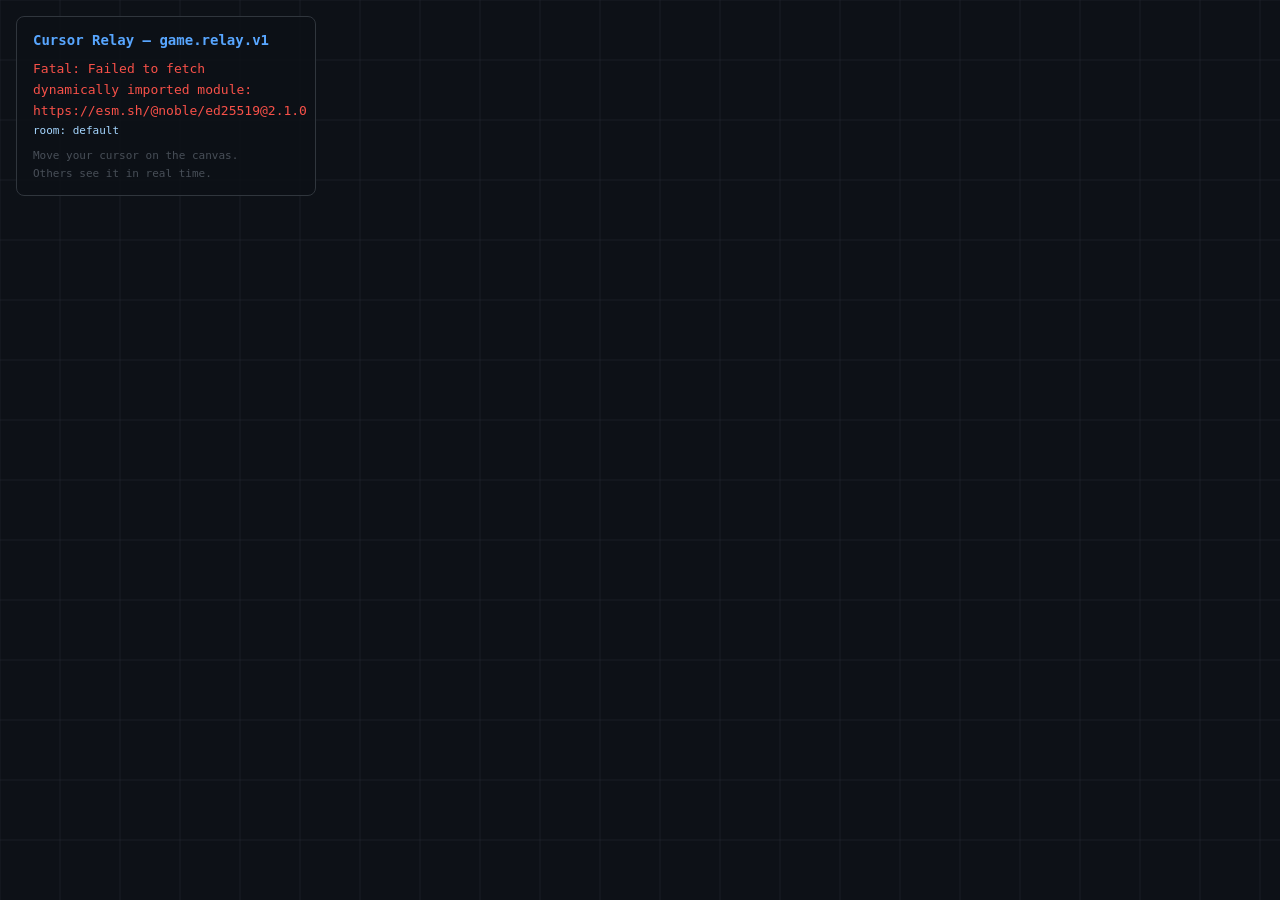
==== games/example/index.html @ 18eae80f "style: run cargo fmt on both workspaces (rust/ and conquerd-client) This is the first commit ever fo" ====
<!DOCTYPE html>
<html lang="en">
<head>
  <meta charset="UTF-8">
  <meta name="viewport" content="width=device-width, initial-scale=1.0">
  <title>Conquerd — Cursor Relay Demo</title>
  <style>
    * { box-sizing: border-box; margin: 0; padding: 0; }
    body {
      background: #0d1117;
      color: #e6edf3;
      font-family: ui-monospace, "Cascadia Code", "Fira Code", monospace;
      overflow: hidden;
    }
    #canvas {
      display: block;
      width: 100vw;
      height: 100vh;
      cursor: crosshair;
    }
    #overlay {
      position: fixed;
      top: 16px;
      left: 16px;
      background: rgba(13, 17, 23, 0.85);
      border: 1px solid #30363d;
      border-radius: 8px;
      padding: 12px 16px;
      font-size: 13px;
      line-height: 1.6;
      min-width: 220px;
      max-width: 300px;
    }
    #overlay h1 { font-size: 14px; color: #58a6ff; margin-bottom: 8px; }
    #status { color: #8b949e; }
    #status.connected { color: #3fb950; }
    #status.error { color: #f85149; }
    #peers-count { color: #d29922; }
    #room-label { color: #a5d6ff; font-size: 11px; word-break: break-all; }
    #hint { margin-top: 8px; color: #484f58; font-size: 11px; }
    .dot-label {
      position: fixed;
      font-size: 10px;
      pointer-events: none;
      user-select: none;
      white-space: nowrap;
      text-shadow: 0 0 4px #0d1117;
    }
  </style>
</head>
<body>
  <canvas id="canvas"></canvas>
  <div id="overlay">
    <h1>Cursor Relay — game.relay.v1</h1>
    <div id="status">Connecting…</div>
    <div id="peers-count"></div>
    <div id="room-label"></div>
    <div id="hint">Move your cursor on the canvas.<br>Others see it in real time.</div>
  </div>
  <script type="module" src="game.js"></script>
</body>
</html>
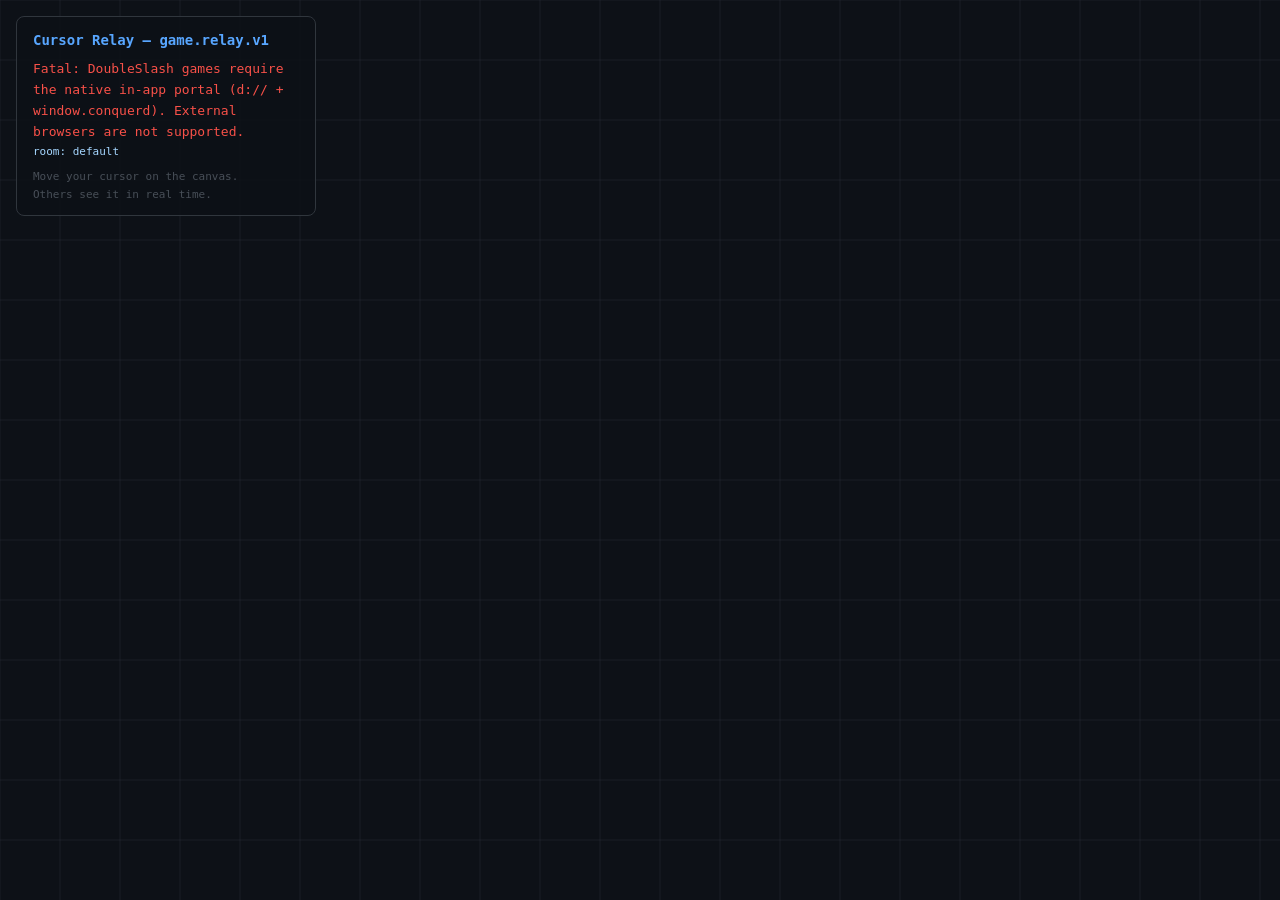
==== commit 09f29865: "DoubleSlash" ====
--- a/games/example/index.html
+++ b/games/example/index.html
@@ -3,7 +3,7 @@
 <head>
   <meta charset="UTF-8">
   <meta name="viewport" content="width=device-width, initial-scale=1.0">
-  <title>Conquerd — Cursor Relay Demo</title>
+  <title>DoubleSlash — Cursor Relay Demo</title>
   <style>
     * { box-sizing: border-box; margin: 0; padding: 0; }
     body {
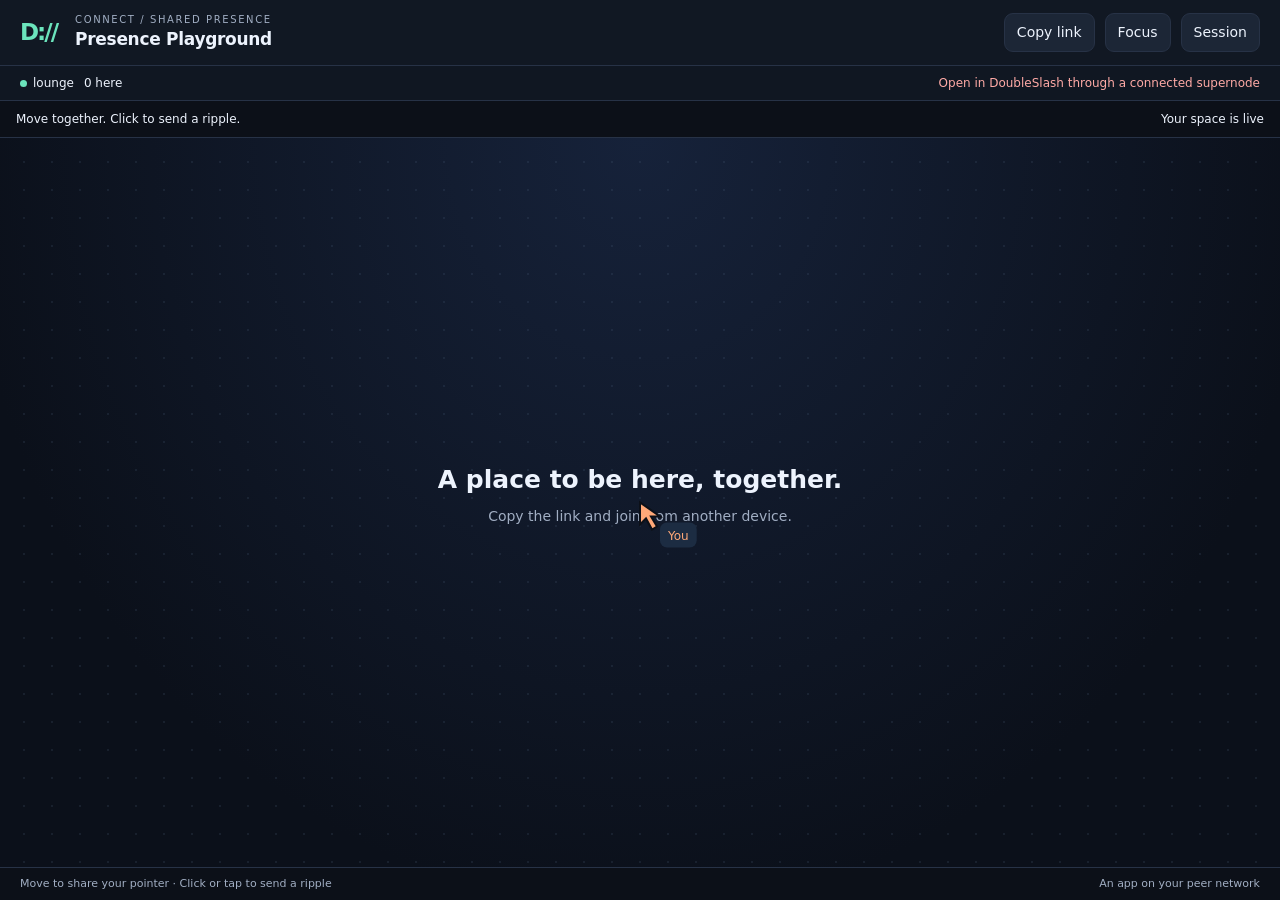
==== commit a7bfe08b: "Prepare Android for Play and mint https invite links Raise the Android client to Play's 2026 floor (" ====
--- a/games/example/index.html
+++ b/games/example/index.html
@@ -1,62 +1,67 @@
-<!DOCTYPE html>
+<!doctype html>
 <html lang="en">
-<head>
-  <meta charset="UTF-8">
-  <meta name="viewport" content="width=device-width, initial-scale=1.0">
-  <title>DoubleSlash — Cursor Relay Demo</title>
-  <style>
-    * { box-sizing: border-box; margin: 0; padding: 0; }
-    body {
-      background: #0d1117;
-      color: #e6edf3;
-      font-family: ui-monospace, "Cascadia Code", "Fira Code", monospace;
-      overflow: hidden;
-    }
-    #canvas {
-      display: block;
-      width: 100vw;
-      height: 100vh;
-      cursor: crosshair;
-    }
-    #overlay {
-      position: fixed;
-      top: 16px;
-      left: 16px;
-      background: rgba(13, 17, 23, 0.85);
-      border: 1px solid #30363d;
-      border-radius: 8px;
-      padding: 12px 16px;
-      font-size: 13px;
-      line-height: 1.6;
-      min-width: 220px;
-      max-width: 300px;
-    }
-    #overlay h1 { font-size: 14px; color: #58a6ff; margin-bottom: 8px; }
-    #status { color: #8b949e; }
-    #status.connected { color: #3fb950; }
-    #status.error { color: #f85149; }
-    #peers-count { color: #d29922; }
-    #room-label { color: #a5d6ff; font-size: 11px; word-break: break-all; }
-    #hint { margin-top: 8px; color: #484f58; font-size: 11px; }
-    .dot-label {
-      position: fixed;
-      font-size: 10px;
-      pointer-events: none;
-      user-select: none;
-      white-space: nowrap;
-      text-shadow: 0 0 4px #0d1117;
-    }
-  </style>
-</head>
-<body>
-  <canvas id="canvas"></canvas>
-  <div id="overlay">
-    <h1>Cursor Relay — game.relay.v1</h1>
-    <div id="status">Connecting…</div>
-    <div id="peers-count"></div>
-    <div id="room-label"></div>
-    <div id="hint">Move your cursor on the canvas.<br>Others see it in real time.</div>
-  </div>
-  <script type="module" src="game.js"></script>
-</body>
+  <head>
+    <meta charset="utf-8" />
+    <meta name="viewport" content="width=device-width, initial-scale=1" />
+    <title>Presence Playground &middot; DoubleSlash Apps</title>
+    <link rel="stylesheet" href="../../web-sdk/demo-shell.css" />
+  </head>
+  <body>
+    <main class="app">
+      <header class="app-header">
+        <a href="/" class="brand" aria-label="Back to portal">D://</a>
+        <div class="app-heading">
+          <div class="eyebrow">DoubleSlash Apps</div>
+          <h1>Presence Playground</h1>
+        </div>
+        <div class="header-actions">
+          <button id="share">Copy link</button
+          ><button id="focus" aria-pressed="false">Focus</button
+          ><button
+            id="session-toggle"
+            aria-expanded="false"
+            aria-controls="session-panel"
+          >
+            Session
+          </button>
+        </div>
+      </header>
+      <div class="session-bar">
+        <span><i class="live-dot"></i><span id="room-label">lounge</span></span
+        ><span id="peers-count">0 here</span
+        ><span id="status" role="status">Connecting...</span
+        ><button id="exit-focus">Exit focus</button>
+      </div>
+      <div class="work-area">
+        <section class="workspace" aria-label="Presence Playground">
+          <div class="toolbar">
+            <span>Move together. Click to send a ripple.</span
+            ><span class="spacer"></span
+            ><span id="activity">Your space is live</span>
+          </div>
+          <div class="stage">
+            <canvas
+              id="canvas"
+              width="800"
+              height="600"
+              tabindex="0"
+              aria-label="Presence Playground interactive canvas"
+            ></canvas>
+          </div>
+        </section>
+        <aside
+          id="session-panel"
+          class="session-panel"
+          hidden
+          aria-label="Session and connection details"
+        ></aside>
+      </div>
+      <footer class="app-footer">
+        <span id="controls-hint"></span
+        ><span class="notice" id="notice" role="status"></span
+        ><span class="footer-detail">An app on your peer network</span>
+      </footer>
+    </main>
+    <script type="module" src="game.js"></script>
+  </body>
 </html>
--- a/web-sdk/demo-shell.css
+++ b/web-sdk/demo-shell.css
@@ -0,0 +1,412 @@
+:root {
+  color-scheme: dark;
+  --bg: #0c1018;
+  --panel: #141b27;
+  --line: #273246;
+  --text: #edf3fd;
+  --muted: #a1aec3;
+  --accent: #87b7ff;
+  --mint: #6be4bc;
+}
+* {
+  box-sizing: border-box;
+}
+body {
+  margin: 0;
+  background: var(--bg);
+  color: var(--text);
+  font:
+    14px/1.5 system-ui,
+    sans-serif;
+}
+button,
+input,
+a {
+  -webkit-tap-highlight-color: transparent;
+}
+button,
+input,
+.button {
+  font: inherit;
+  border: 1px solid var(--line);
+  border-radius: 9px;
+  padding: 8px 12px;
+  background: #1c2636;
+  color: var(--text);
+}
+button,
+.button {
+  cursor: pointer;
+  text-decoration: none;
+  white-space: nowrap;
+}
+button:hover,
+.button:hover {
+  background: #2a3a50;
+  border-color: #536c90;
+}
+button:focus-visible,
+a:focus-visible,
+input:focus-visible,
+summary:focus-visible {
+  outline: 2px solid var(--mint);
+  outline-offset: 3px;
+}
+button:disabled {
+  opacity: 0.45;
+  cursor: default;
+}
+button.primary {
+  background: var(--mint);
+  color: #08271f;
+  border-color: var(--mint);
+  font-weight: 700;
+}
+button.active,
+button[aria-pressed="true"] {
+  border-color: var(--mint);
+  color: var(--mint);
+}
+a {
+  color: var(--accent);
+}
+.app {
+  height: 100vh;
+  height: 100dvh;
+  display: grid;
+  grid-template-rows: auto auto minmax(0, 1fr) auto;
+}
+.app-header {
+  display: flex;
+  align-items: center;
+  gap: 18px;
+  padding: 12px 20px;
+  border-bottom: 1px solid var(--line);
+  background: #111823;
+}
+.brand {
+  color: var(--mint);
+  text-decoration: none;
+  font-size: 23px;
+  font-weight: 900;
+  letter-spacing: -2px;
+}
+.app-heading {
+  flex: 1;
+  min-width: 0;
+}
+h1 {
+  margin: 0;
+  font-size: 17px;
+  letter-spacing: -0.3px;
+}
+.eyebrow {
+  text-transform: uppercase;
+  font-size: 10px;
+  letter-spacing: 1.6px;
+  color: var(--muted);
+}
+.header-actions,
+.session-bar,
+.toolbar,
+.toolbar-group {
+  display: flex;
+  align-items: center;
+  gap: 10px;
+}
+.session-bar {
+  flex-wrap: wrap;
+  padding: 8px 20px;
+  background: #101722;
+  border-bottom: 1px solid var(--line);
+  font-size: 12px;
+}
+.session-bar #status {
+  margin-left: auto;
+  color: var(--muted);
+  max-width: 55%;
+  overflow-wrap: anywhere;
+}
+#status.connected {
+  color: var(--mint);
+}
+#status.error {
+  color: #ffaaa6;
+}
+.live-dot {
+  width: 7px;
+  height: 7px;
+  border-radius: 50%;
+  background: var(--mint);
+  display: inline-block;
+  margin-right: 6px;
+}
+.work-area {
+  display: flex;
+  min-height: 0;
+  min-width: 0;
+}
+.workspace {
+  display: flex;
+  flex: 1;
+  flex-direction: column;
+  min-width: 0;
+  min-height: 0;
+}
+.stage {
+  flex: 1;
+  min-height: 0;
+  position: relative;
+  display: flex;
+  align-items: center;
+  justify-content: center;
+  overflow: hidden;
+  background: radial-gradient(ellipse at top, #16223a, #0b101a 75%);
+}
+canvas {
+  display: block;
+  touch-action: none;
+}
+.stage canvas {
+  width: 100%;
+  height: 100%;
+  min-width: 0;
+}
+.brick-stage {
+  padding: 12px;
+}
+.brick-stage canvas {
+  width: auto;
+  height: auto;
+  max-width: 100%;
+  max-height: 100%;
+  aspect-ratio: 4/3;
+  border: 1px solid #344363;
+  border-radius: 12px;
+  box-shadow: 0 16px 60px #0005;
+}
+.toolbar {
+  flex-wrap: wrap;
+  padding: 9px 16px;
+  border-bottom: 1px solid var(--line);
+  font-size: 12px;
+}
+.toolbar .spacer {
+  flex: 1;
+}
+.toolbar label {
+  color: var(--muted);
+}
+.session-panel {
+  width: 290px;
+  flex: 0 0 290px;
+  overflow: auto;
+  padding: 20px;
+  background: var(--panel);
+  border-left: 1px solid var(--line);
+}
+.session-panel[hidden] {
+  display: none;
+}
+.session-panel h2 {
+  font-size: 15px;
+  margin: 0 0 12px;
+}
+.session-panel h3 {
+  font-size: 11px;
+  color: var(--muted);
+  text-transform: uppercase;
+  letter-spacing: 1px;
+  margin: 25px 0 10px;
+}
+.session-panel p {
+  color: var(--muted);
+  font-size: 12px;
+}
+.session-panel form {
+  display: flex;
+  flex-wrap: wrap;
+  gap: 8px;
+}
+.session-panel input {
+  width: 100%;
+  min-width: 0;
+}
+.members {
+  list-style: none;
+  margin: 0;
+  padding: 0;
+}
+.members li {
+  display: flex;
+  gap: 8px;
+  align-items: center;
+  margin: 8px 0;
+  font-size: 12px;
+}
+.member-dot {
+  width: 9px;
+  height: 9px;
+  border-radius: 50%;
+  flex: none;
+}
+.member-meta {
+  margin-left: auto;
+  color: var(--muted);
+  font-size: 10px;
+}
+.metrics {
+  display: grid;
+  grid-template-columns: 1fr 1fr;
+  gap: 8px;
+}
+.metric {
+  background: #0e1520;
+  border: 1px solid var(--line);
+  padding: 10px;
+  border-radius: 9px;
+}
+.metric b {
+  display: block;
+  font-size: 17px;
+  font-weight: 600;
+}
+.metric span {
+  font-size: 10px;
+  color: var(--muted);
+}
+.sparkline {
+  width: 100%;
+  height: 42px;
+  margin-top: 12px;
+}
+.app-footer {
+  border-top: 1px solid var(--line);
+  padding: 8px 20px;
+  display: flex;
+  gap: 16px;
+  justify-content: space-between;
+  color: var(--muted);
+  font-size: 11px;
+}
+.app-footer span {
+  overflow-wrap: anywhere;
+}
+.notice {
+  color: var(--mint);
+}
+#palette,
+#sizes {
+  display: flex;
+  gap: 5px;
+}
+.swatch {
+  width: 25px;
+  height: 25px;
+  min-width: 25px;
+  padding: 0;
+  border-radius: 50%;
+}
+.swatch.active {
+  outline: 2px solid white;
+  outline-offset: 2px;
+}
+.size-btn {
+  min-width: 28px;
+  height: 30px;
+  padding: 2px;
+  display: grid;
+  place-items: center;
+}
+.size-btn .dot {
+  border-radius: 50%;
+  background: currentColor;
+}
+.eraser-cursor {
+  cursor: cell;
+}
+#palette.disabled {
+  opacity: 0.4;
+}
+#score {
+  font-variant-numeric: tabular-nums;
+  color: var(--mint);
+  font-weight: 600;
+}
+details {
+  border-top: 1px solid var(--line);
+  margin-top: 22px;
+  padding-top: 14px;
+  font-size: 12px;
+}
+summary {
+  cursor: pointer;
+}
+.focus-mode .app-header,
+.focus-mode .toolbar,
+.focus-mode .session-panel,
+.focus-mode .app-footer {
+  display: none;
+}
+.focus-mode.app {
+  grid-template-rows: auto minmax(0, 1fr);
+}
+.focus-mode #exit-focus {
+  display: block;
+}
+#exit-focus {
+  display: none;
+}
+@media (max-width: 760px) {
+  .app-header {
+    padding: 10px 12px;
+    gap: 12px;
+  }
+  .header-actions {
+    gap: 6px;
+  }
+  .header-actions button {
+    padding: 7px 9px;
+    font-size: 12px;
+  }
+  .session-bar {
+    padding: 7px 12px;
+    gap: 8px;
+  }
+  .app-heading .eyebrow {
+    display: none;
+  }
+  .work-area:has(.session-panel:not([hidden])) .workspace {
+    display: none;
+  }
+  .session-panel {
+    width: 100%;
+    flex: 1;
+    border-left: 0;
+  }
+  .app-footer {
+    padding: 7px 12px;
+  }
+  .app-footer .footer-detail {
+    display: none;
+  }
+  .toolbar {
+    gap: 8px;
+    padding: 8px 10px;
+  }
+  .toolbar-group {
+    gap: 5px;
+  }
+  #palette {
+    flex-wrap: wrap;
+    max-width: 185px;
+  }
+  .brick-stage {
+    padding: 6px;
+  }
+}
+@media (prefers-reduced-motion: reduce) {
+  * {
+    scroll-behavior: auto !important;
+  }
+}
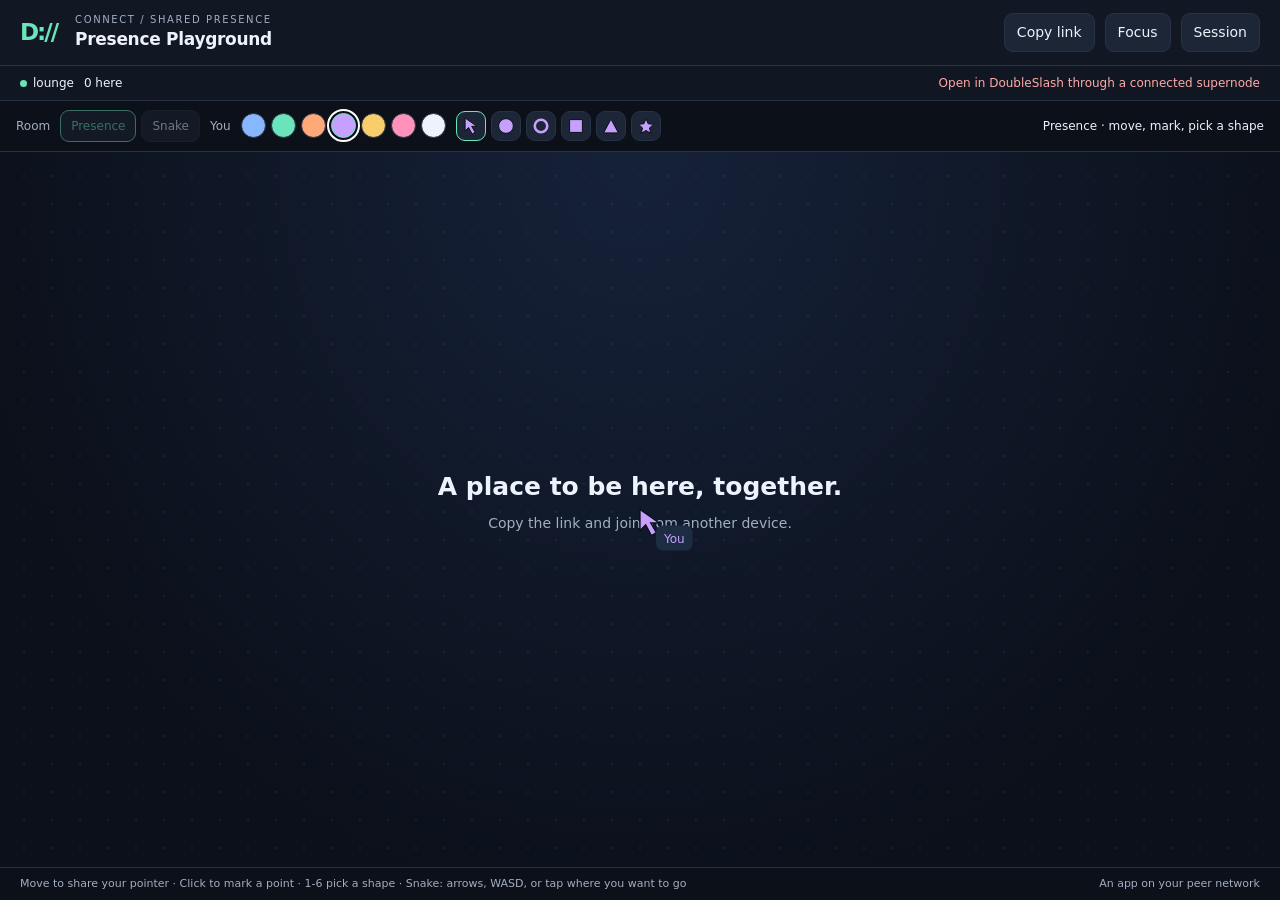
==== commit f2f96d2b: "Add snake mode and guest appearance to the presence playground The example portal demo now shares pe" ====
--- a/games/example/index.html
+++ b/games/example/index.html
@@ -35,8 +35,24 @@
       <div class="work-area">
         <section class="workspace" aria-label="Presence Playground">
           <div class="toolbar">
-            <span>Move together. Click to send a ripple.</span
-            ><span class="spacer"></span
+            <div class="toolbar-group">
+              <label>Room</label>
+              <div id="modes"></div>
+            </div>
+            <div class="toolbar-group">
+              <label>You</label>
+              <div id="palette"></div>
+              <div id="shapes"></div>
+            </div>
+            <div class="toolbar-group" id="snake-tools" hidden>
+              <label>Speed</label>
+              <div id="speeds"></div>
+              <label>Edges</label>
+              <div id="walls"></div>
+              <button id="play" aria-pressed="false">Take a snake</button
+              ><button id="new-round">New round</button>
+            </div>
+            <span class="spacer"></span
             ><span id="activity">Your space is live</span>
           </div>
           <div class="stage">
--- a/web-sdk/demo-shell.css
+++ b/web-sdk/demo-shell.css
@@ -296,9 +296,33 @@
   color: var(--mint);
 }
 #palette,
-#sizes {
+#sizes,
+#shapes,
+#modes,
+#speeds,
+#walls {
   display: flex;
   gap: 5px;
+}
+.toolbar-group[hidden] {
+  display: none;
+}
+#modes button,
+#speeds button,
+#walls button {
+  padding: 6px 10px;
+}
+.shape-btn {
+  width: 30px;
+  height: 30px;
+  min-width: 30px;
+  padding: 3px;
+  display: grid;
+  place-items: center;
+}
+.shape-btn canvas {
+  width: 22px;
+  height: 22px;
 }
 .swatch {
   width: 25px;
@@ -396,10 +420,25 @@
   }
   .toolbar-group {
     gap: 5px;
-  }
-  #palette {
     flex-wrap: wrap;
-    max-width: 185px;
+  }
+  #palette,
+  #shapes {
+    flex-wrap: wrap;
+    max-width: 190px;
+  }
+  .swatch {
+    width: 22px;
+    height: 22px;
+    min-width: 22px;
+  }
+  .shape-btn {
+    width: 26px;
+    height: 26px;
+    min-width: 26px;
+  }
+  .toolbar button {
+    padding: 6px 8px;
   }
   .brick-stage {
     padding: 6px;
